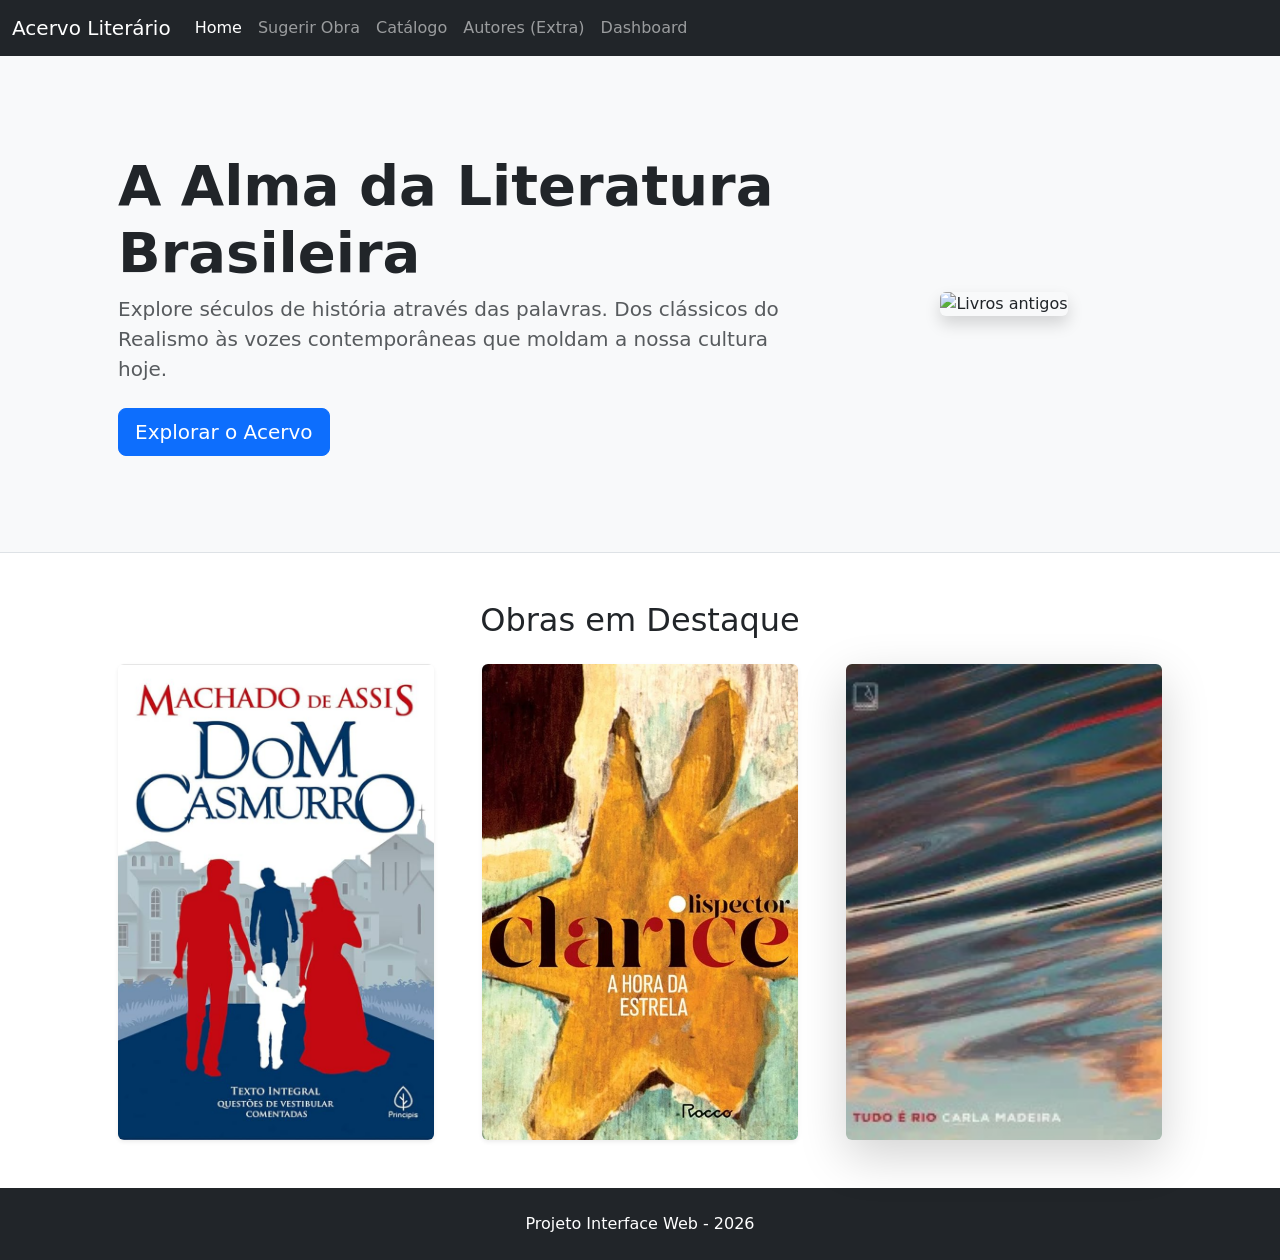
==== index.html @ 0c2e0c6e "Primeiro Commit" ====
<!DOCTYPE html>
<html lang="pt-BR">
<head>
    <meta charset="UTF-8">
    <meta name="viewport" content="width=device-width, initial-scale=1.0">
    <title>Acervo Literário Brasileiro</title>
    <link href="https://cdn.jsdelivr.net/npm/bootstrap@5.3.2/dist/css/bootstrap.min.css" rel="stylesheet">
    <link rel="stylesheet" href="style.css">
</head>
<body>

    <nav class="navbar navbar-expand-lg navbar-dark bg-dark">
        <div class="container-fluid">
            <a class="navbar-brand" href="index.html">Acervo Literário</a>
            <button class="navbar-toggler" type="button" data-bs-toggle="collapse" data-bs-target="#navbarNav">
                <span class="navbar-toggler-icon"></span>
            </button>
            <div class="collapse navbar-collapse" id="navbarNav">
                <ul class="navbar-nav">
                    <li class="nav-item">
                        <a class="nav-link active" aria-current="page" href="index.html">Home</a>
                    </li>
                    <li class="nav-item">
                        <a class="nav-link" href="cadastro.html">Sugerir Obra</a>
                    </li>
                    <li class="nav-item">
                        <a class="nav-link" href="listagem.html">Catálogo</a>
                    </li>
                    <li class="nav-item">
                        <a class="nav-link" href="autores.html">Autores (Extra)</a>
                    </li>
                    <li class="nav-item">
                        <a class="nav-link" href="dashboard.html">Dashboard</a>
                    </li>
                </ul>
            </div>
        </div>
    </nav>

    <header class="bg-light py-5 mb-5 border-bottom">
        <div class="container px-4 px-lg-5 my-5">
            <div class="row gx-4 gx-lg-5 align-items-center">
                <div class="col-lg-8 text-center text-lg-start">
                    <h1 class="display-4 fw-bolder">A Alma da Literatura Brasileira</h1>
                    <p class="lead text-muted mb-4">Explore séculos de história através das palavras. Dos clássicos do Realismo às vozes contemporâneas que moldam a nossa cultura hoje.</p>
                    <a class="btn btn-primary btn-lg" href="listagem.html">Explorar o Acervo</a>
                </div>
                <div class="col-lg-4 d-none d-lg-block text-center">
                    <img src="https://images.unsplash.com/photo-1456615074700-1dc12aa7364d?ixlib=rb-4.0.3&auto=format&fit=crop&w=400&q=80" alt="Livros antigos" class="img-fluid rounded shadow">
                </div>
            </div>
        </div>
    </header>

    <section class="container px-4 px-lg-5 mt-5">
        <h2 class="text-center mb-4">Obras em Destaque</h2>
        <div class="row gx-4 gx-lg-5">
            
            <div class="col-md-4 mb-5">
                <div class="card h-100 shadow-sm border-0 card-livro">
                    <img src="Dom casmurro.jpg" alt="Capa Dom Casmurro">
                    
                    <div class="card-overlay">
                        <h2 class="h4">Dom Casmurro</h2>
                        <h6 class="mb-3 text-white-50">Machado de Assis</h6>
                        <p class="small">O maior clássico do Realismo brasileiro. Uma jornada pela mente ciumenta de Bento Santiago e o eterno enigma de Capitu.</p>
                        <a href="#!" class="btn btn-light btn-sm mt-2">Ver Detalhes</a>
                    </div>
                </div>
            </div>

            <div class="col-md-4 mb-5">
                <div class="card h-100 shadow-sm border-0 card-livro">
                    <img src="A hora da estrela.jpeg" alt="Capa A Hora da Estrela">
                    
                    <div class="card-overlay">
                        <h2 class="h4">A Hora da Estrela</h2>
                        <h6 class="mb-3 text-white-50">Clarice Lispector</h6>
                        <p class="small">A comovente história de Macabéa, uma datilógrafa alagoana perdida na imensidão do Rio de Janeiro.</p>
                        <a href="#!" class="btn btn-light btn-sm mt-2">Ver Detalhes</a>
                    </div>
                </div>
            </div>

            <div class="col-md-4 mb-5">
                <div class="card h-100 shadow-lg border-0 card-livro">
                    <img src="Tudo e rio.jpeg" alt="Capa Tudo é Rio">
                    
                    <div class="card-overlay">
                        <span class="badge bg-primary mb-2">Novo no Acervo</span>
                        <h2 class="h4">Tudo é Rio</h2>
                        <h6 class="mb-3 text-white-50">Carla Madeira</h6>
                        <p class="small">Uma narrativa intensa e poética que entrelaça as vidas de Dalva, Venâncio e da prostituta Lucy. Um dos grandes sucessos da literatura nacional recente.</p>
                        <a href="#!" class="btn btn-primary btn-sm mt-2">Ver Detalhes</a>
                    </div>
                </div>
            </div>

        </div>
    </section>

    <footer class="py-4 bg-dark">
        <div class="container"><p class="m-0 text-center text-white">Projeto Interface Web - 2026</p></div>
    </footer>

    <script src="https://cdn.jsdelivr.net/npm/bootstrap@5.3.2/dist/js/bootstrap.bundle.min.js"></script>
</body>
</html>
---- style.css ----
/* Efeito de Hover (Pop-up) para os cards de livros */

.card-livro {
    position: relative;
    overflow: hidden; /* Garante que o texto não vaze da imagem */
    border-radius: 0.375rem; /* Mantém as bordas arredondadas do Bootstrap */
    height: 400px; /* Altura fixa para manter as imagens padronizadas */
}

.card-livro img {
    width: 100%;
    height: 100%;
    object-fit: cover; /* Faz a imagem preencher o card sem distorcer */
    transition: transform 0.3s ease; /* Animação suave na imagem */
}

.card-overlay {
    position: absolute;
    top: 0;
    left: 0;
    width: 100%;
    height: 100%;
    background-color: rgba(0, 0, 0, 0.85); /* Fundo preto semi-transparente */
    color: white;
    display: flex;
    flex-direction: column;
    justify-content: center;
    align-items: center;
    padding: 1.5rem;
    text-align: center;
    opacity: 0; /* Começa invisível */
    transition: opacity 0.4s ease-in-out; /* Tempo da animação de aparecer */
}

/* O que acontece quando o mouse passa por cima do card */
.card-livro:hover .card-overlay {
    opacity: 1; /* O texto e fundo escuro aparecem */
}

.card-livro:hover img {
    transform: scale(1.05); /* Um leve zoom na imagem de fundo */
}
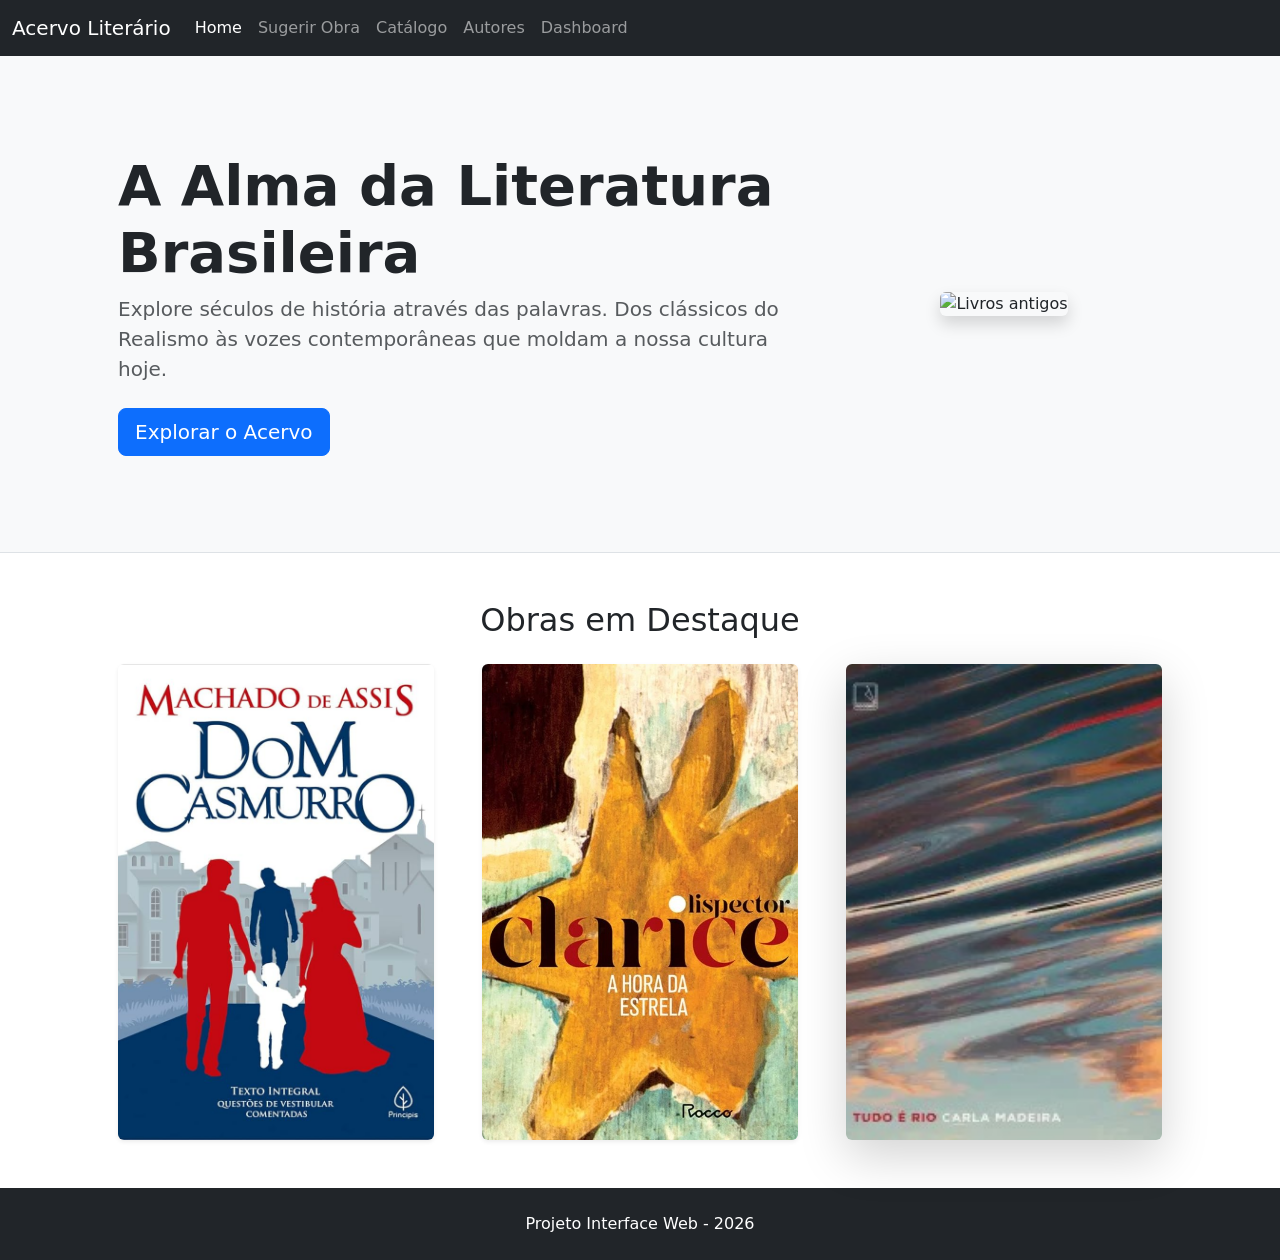
==== commit 214d7295: "correcao navegador" ====
--- a/index.html
+++ b/index.html
@@ -27,7 +27,7 @@
                         <a class="nav-link" href="listagem.html">Catálogo</a>
                     </li>
                     <li class="nav-item">
-                        <a class="nav-link" href="autores.html">Autores (Extra)</a>
+                        <a class="nav-link" href="autores.html">Autores</a>
                     </li>
                     <li class="nav-item">
                         <a class="nav-link" href="dashboard.html">Dashboard</a>
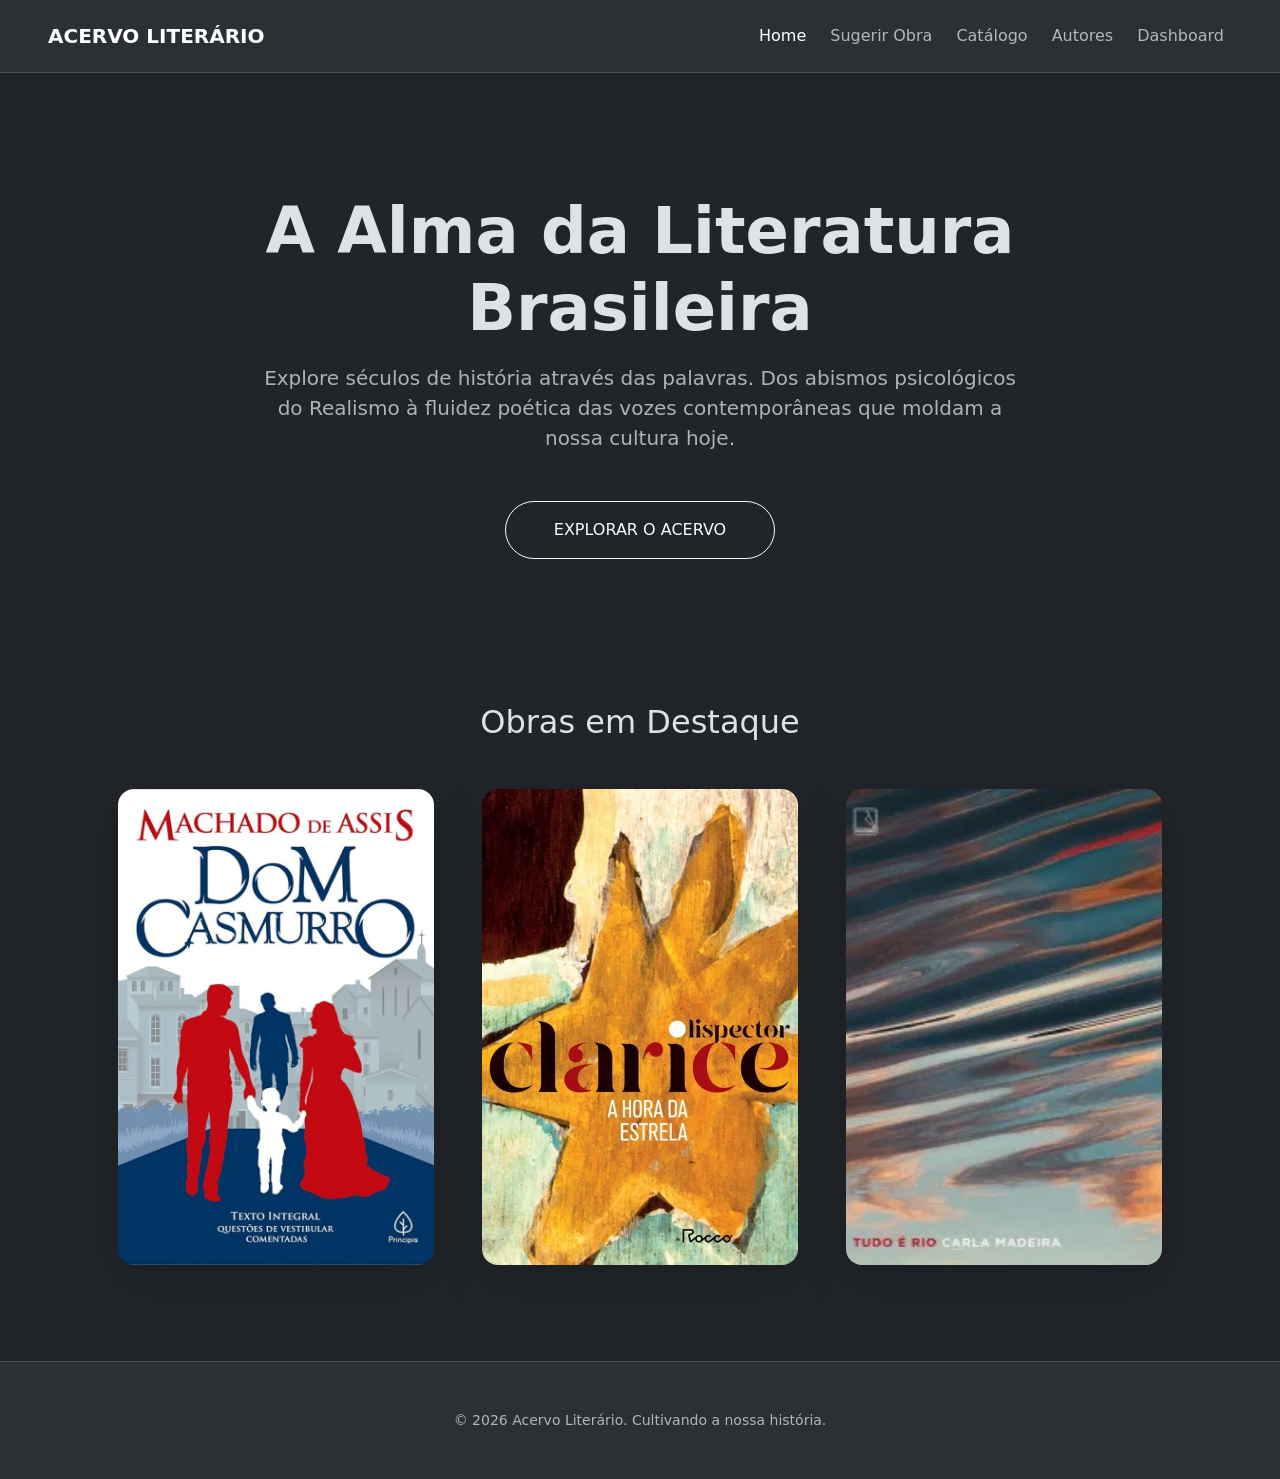
==== commit e4c76d1c: "corrigindo site completo" ====
--- a/index.html
+++ b/index.html
@@ -1,22 +1,18 @@
 <!DOCTYPE html>
-<html lang="pt-BR">
-<head>
+<html lang="pt-BR" data-bs-theme="dark"> <head>
     <meta charset="UTF-8">
     <meta name="viewport" content="width=device-width, initial-scale=1.0">
     <title>Acervo Literário Brasileiro</title>
     <link href="https://cdn.jsdelivr.net/npm/bootstrap@5.3.2/dist/css/bootstrap.min.css" rel="stylesheet">
     <link rel="stylesheet" href="style.css">
 </head>
-<body>
-
-    <nav class="navbar navbar-expand-lg navbar-dark bg-dark">
-        <div class="container-fluid">
-            <a class="navbar-brand" href="index.html">Acervo Literário</a>
+<body class="bg-body"> <nav class="navbar navbar-expand-lg bg-body-tertiary border-bottom py-3">
+        <div class="container-fluid px-4 px-lg-5">
+            <a class="navbar-brand fw-bold text-uppercase tracking-wide" href="index.html">Acervo Literário</a>
             <button class="navbar-toggler" type="button" data-bs-toggle="collapse" data-bs-target="#navbarNav">
                 <span class="navbar-toggler-icon"></span>
             </button>
-            <div class="collapse navbar-collapse" id="navbarNav">
-                <ul class="navbar-nav">
+            <div class="collapse navbar-collapse justify-content-end" id="navbarNav"> <ul class="navbar-nav gap-2">
                     <li class="nav-item">
                         <a class="nav-link active" aria-current="page" href="index.html">Home</a>
                     </li>
@@ -37,61 +33,53 @@
         </div>
     </nav>
 
-    <header class="bg-light py-5 mb-5 border-bottom">
+    <header class="py-5 mb-5 mt-4">
         <div class="container px-4 px-lg-5 my-5">
-            <div class="row gx-4 gx-lg-5 align-items-center">
-                <div class="col-lg-8 text-center text-lg-start">
-                    <h1 class="display-4 fw-bolder">A Alma da Literatura Brasileira</h1>
-                    <p class="lead text-muted mb-4">Explore séculos de história através das palavras. Dos clássicos do Realismo às vozes contemporâneas que moldam a nossa cultura hoje.</p>
-                    <a class="btn btn-primary btn-lg" href="listagem.html">Explorar o Acervo</a>
-                </div>
-                <div class="col-lg-4 d-none d-lg-block text-center">
-                    <img src="https://images.unsplash.com/photo-1456615074700-1dc12aa7364d?ixlib=rb-4.0.3&auto=format&fit=crop&w=400&q=80" alt="Livros antigos" class="img-fluid rounded shadow">
+            <div class="row gx-4 gx-lg-5 align-items-center justify-content-center">
+                <div class="col-lg-10 text-center">
+                    <h1 class="display-3 fw-bolder mb-3">A Alma da Literatura Brasileira</h1>
+                    <p class="lead text-body-secondary mb-5 px-lg-5 fw-light">Explore séculos de história através das palavras. Dos abismos psicológicos do Realismo à fluidez poética das vozes contemporâneas que moldam a nossa cultura hoje.</p>
+                    <a class="btn btn-outline-light btn-lg px-5 py-3 rounded-pill text-uppercase fs-6" href="listagem.html">Explorar o Acervo</a>
                 </div>
             </div>
         </div>
     </header>
 
     <section class="container px-4 px-lg-5 mt-5">
-        <h2 class="text-center mb-4">Obras em Destaque</h2>
-        <div class="row gx-4 gx-lg-5">
+        <h2 class="text-center mb-5 fw-light">Obras em Destaque</h2>
+        <div class="row gx-4 gx-lg-5 justify-content-center">
             
             <div class="col-md-4 mb-5">
-                <div class="card h-100 shadow-sm border-0 card-livro">
-                    <img src="Dom casmurro.jpg" alt="Capa Dom Casmurro">
-                    
-                    <div class="card-overlay">
-                        <h2 class="h4">Dom Casmurro</h2>
-                        <h6 class="mb-3 text-white-50">Machado de Assis</h6>
-                        <p class="small">O maior clássico do Realismo brasileiro. Uma jornada pela mente ciumenta de Bento Santiago e o eterno enigma de Capitu.</p>
-                        <a href="#!" class="btn btn-light btn-sm mt-2">Ver Detalhes</a>
+                <div class="card h-100 shadow-lg border-0 card-livro rounded-4"> <img src="Dom casmurro.jpg" alt="Capa Dom Casmurro">
+                    <div class="card-overlay rounded-4">
+                        <h2 class="h4 fw-bold">Dom Casmurro</h2>
+                        <h6 class="mb-3 text-white-50 fst-italic">Machado de Assis</h6>
+                        <p class="small fw-light">O maior clássico do Realismo brasileiro. Uma jornada pela mente ciumenta de Bento Santiago e o eterno enigma de Capitu.</p>
+                        <a href="#!" class="btn btn-outline-light btn-sm mt-3 px-4 rounded-pill">Ver Detalhes</a>
                     </div>
                 </div>
             </div>
 
             <div class="col-md-4 mb-5">
-                <div class="card h-100 shadow-sm border-0 card-livro">
+                <div class="card h-100 shadow-lg border-0 card-livro rounded-4">
                     <img src="A hora da estrela.jpeg" alt="Capa A Hora da Estrela">
-                    
-                    <div class="card-overlay">
-                        <h2 class="h4">A Hora da Estrela</h2>
-                        <h6 class="mb-3 text-white-50">Clarice Lispector</h6>
-                        <p class="small">A comovente história de Macabéa, uma datilógrafa alagoana perdida na imensidão do Rio de Janeiro.</p>
-                        <a href="#!" class="btn btn-light btn-sm mt-2">Ver Detalhes</a>
+                    <div class="card-overlay rounded-4">
+                        <h2 class="h4 fw-bold">A Hora da Estrela</h2>
+                        <h6 class="mb-3 text-white-50 fst-italic">Clarice Lispector</h6>
+                        <p class="small fw-light">A comovente história de Macabéa, uma datilógrafa alagoana perdida na imensidão do Rio de Janeiro.</p>
+                        <a href="#!" class="btn btn-outline-light btn-sm mt-3 px-4 rounded-pill">Ver Detalhes</a>
                     </div>
                 </div>
             </div>
 
             <div class="col-md-4 mb-5">
-                <div class="card h-100 shadow-lg border-0 card-livro">
+                <div class="card h-100 shadow-lg border-0 card-livro rounded-4">
                     <img src="Tudo e rio.jpeg" alt="Capa Tudo é Rio">
-                    
-                    <div class="card-overlay">
-                        <span class="badge bg-primary mb-2">Novo no Acervo</span>
-                        <h2 class="h4">Tudo é Rio</h2>
-                        <h6 class="mb-3 text-white-50">Carla Madeira</h6>
-                        <p class="small">Uma narrativa intensa e poética que entrelaça as vidas de Dalva, Venâncio e da prostituta Lucy. Um dos grandes sucessos da literatura nacional recente.</p>
-                        <a href="#!" class="btn btn-primary btn-sm mt-2">Ver Detalhes</a>
+                    <div class="card-overlay rounded-4">
+                        <span class="badge text-bg-light mb-3 px-3 py-2 rounded-pill">Favorito</span> <h2 class="h4 fw-bold">Tudo é Rio</h2>
+                        <h6 class="mb-3 text-white-50 fst-italic">Carla Madeira</h6>
+                        <p class="small fw-light">Uma narrativa intensa e poética que entrelaça as vidas de Dalva, Venâncio e da prostituta Lucy. Um dos grandes sucessos recentes.</p>
+                        <a href="#!" class="btn btn-light btn-sm mt-3 px-4 rounded-pill">Ver Detalhes</a>
                     </div>
                 </div>
             </div>
@@ -99,8 +87,8 @@
         </div>
     </section>
 
-    <footer class="py-4 bg-dark">
-        <div class="container"><p class="m-0 text-center text-white">Projeto Interface Web - 2026</p></div>
+    <footer class="py-5 bg-body-tertiary mt-5 border-top">
+        <div class="container"><p class="m-0 text-center text-body-secondary small tracking-wide">&copy; 2026 Acervo Literário. Cultivando a nossa história.</p></div>
     </footer>
 
     <script src="https://cdn.jsdelivr.net/npm/bootstrap@5.3.2/dist/js/bootstrap.bundle.min.js"></script>
